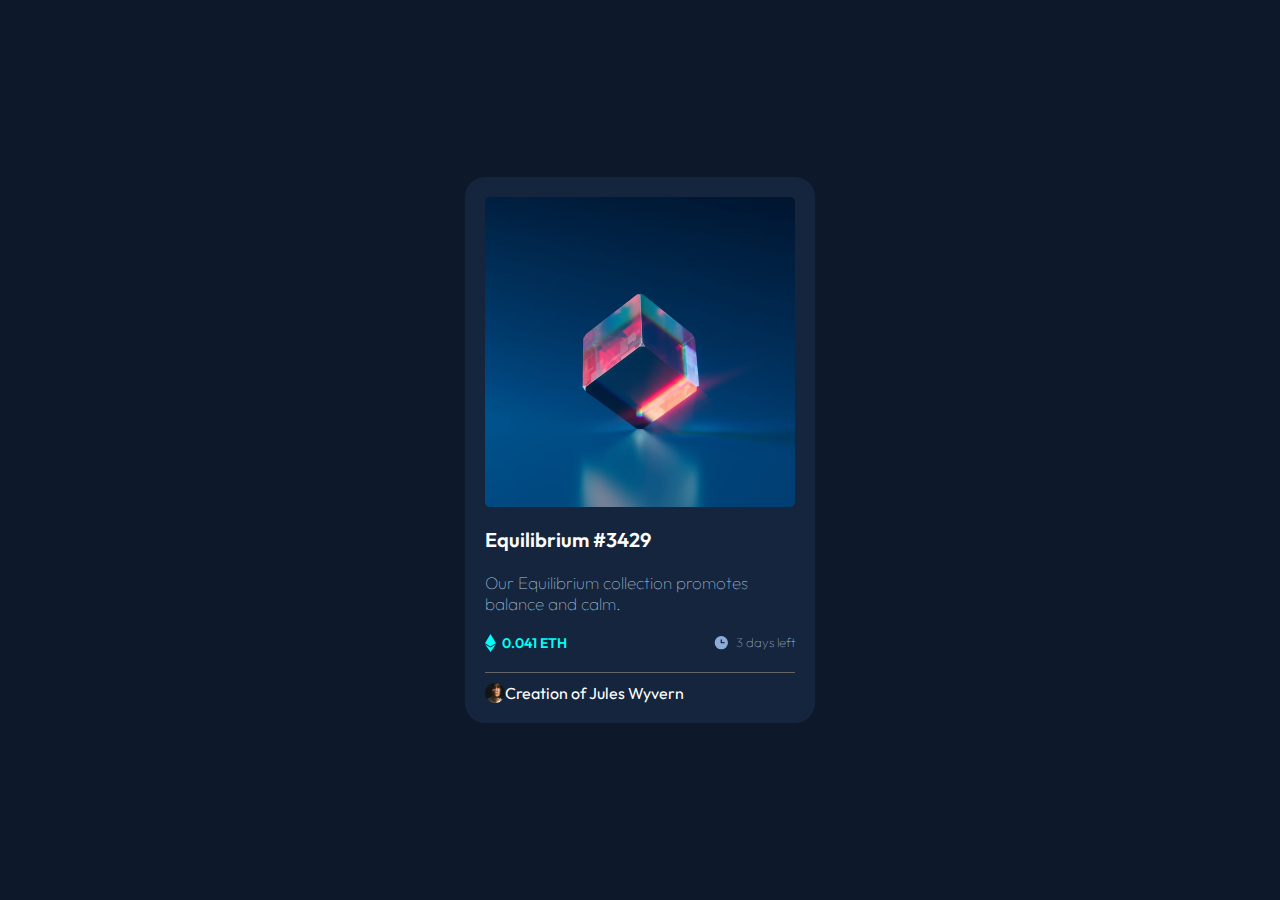
==== nft-preview-card-component/index.html @ 498187d0 "partial view of nft component" ====
<!DOCTYPE html>
<html lang="en">
<head>
  <meta charset="UTF-8">
  <meta name="viewport" content="width=device-width, initial-scale=1.0"> <!-- displays site properly based on user's device -->

  <link rel="icon" type="image/png" sizes="32x32" href="./images/favicon-32x32.png">
  <link rel="stylesheet" href="style.css">
  <link rel="preconnect" href="https://fonts.googleapis.com">
  <link rel="preconnect" href="https://fonts.gstatic.com" crossorigin>
  <link href="https://fonts.googleapis.com/css2?family=Outfit:wght@300;400;600&display=swap" rel="stylesheet">

  <title>Frontend Mentor | NFT preview card component</title>  
</head>
<body>

  <div class="container">
    <div class="card">
      <img class="card-image" src="./images/image-equilibrium.jpg" alt="NFT image">
      
      <div class="title">Equilibrium #3429</div>
  
      <div class="text">Our Equilibrium collection promotes balance and calm.</div>
      
      <div class="info">
        <div class="value">
          <svg width="11" height="18" xmlns="http://www.w3.org/2000/svg"><path d="M11 10.216 5.5 18 0 10.216l5.5 3.263 5.5-3.262ZM5.5 0l5.496 9.169L5.5 12.43 0 9.17 5.5 0Z" fill="#00FFF8"/></svg>
          <span>0.041 ETH</span>
        </div> 
        <div class="date">
          <svg width="17" height="17" xmlns="http://www.w3.org/2000/svg"><path d="M8.305 2.007a6.667 6.667 0 1 0 0 13.334 6.667 6.667 0 0 0 0-13.334Zm2.667 7.334H8.305a.667.667 0 0 1-.667-.667V6.007a.667.667 0 0 1 1.334 0v2h2a.667.667 0 0 1 0 1.334Z" fill="#8BACD9"/></svg>
          <span>3 days left</span>
        </div>
      </div>
      
      <hr>

      <div class="author">
        <img src="./images/image-avatar.png" alt="Author image">
        <span>Creation of Jules Wyvern</span>
      </div>
    </div>
  
    <!-- <div class="attribution">
      Challenge by <a href="https://www.frontendmentor.io?ref=challenge" target="_blank">Frontend Mentor</a>. 
      Coded by <a href="#">Your Name Here</a>.
    </div> -->
  </div>

</body>
</html>
---- nft-preview-card-component/style.css ----
/* General Styles */

*   {
    margin: 0px;
    padding: 0px;
    box-sizing: border-box;
    font-family: 'Outfit', sans-serif;
  }

  hr{
    border: none;
    height: 1px; 
    background-color: rgb(102, 101, 101); 
  }

.container {
    background-color: hsl(217, 54%, 11%);
        
    height: 100vh;

    display: flex;
    justify-content: center;
    align-items: center;
}

/* Card Styles */

.card {
    background-color: hsl(216, 50%, 16%);
    
    display: flex;
    flex-direction: column;
    
    border-radius: 20px;
    padding: 20px;
    
    color: hsl(0, 0%, 100%);
    
    width: 350px;

}

/* Body Card Styles */

.card-image {
    border-radius: 5px;
    margin-bottom: 20px;
}

.title {
    font-size: 20px;
    font-weight: 600;
    margin-bottom: 20px;
}

.text   {
    font-size: 17px;
    font-weight: 100;
    margin-bottom: 20px;
    color: hsl(215, 39%, 78%);
}

.info   {
    font-size: 14px;
    
    display: flex;
    justify-content: space-between;

    margin-bottom: 20px;
}

.value  {
    display: flex;    
    color:  hsl(178, 100%, 50%);
    font-weight: 600;
}

.date {
    display: flex;
    color: hsl(215, 39%, 78%);
    font-weight: 100;
    font-size: 13px;
}

.info span{
    margin-left: 6px;
}

.author {
    margin-top: 10px;    

    display: flex;
    align-items: center;    
}

.author img{
    width: 20px;
}
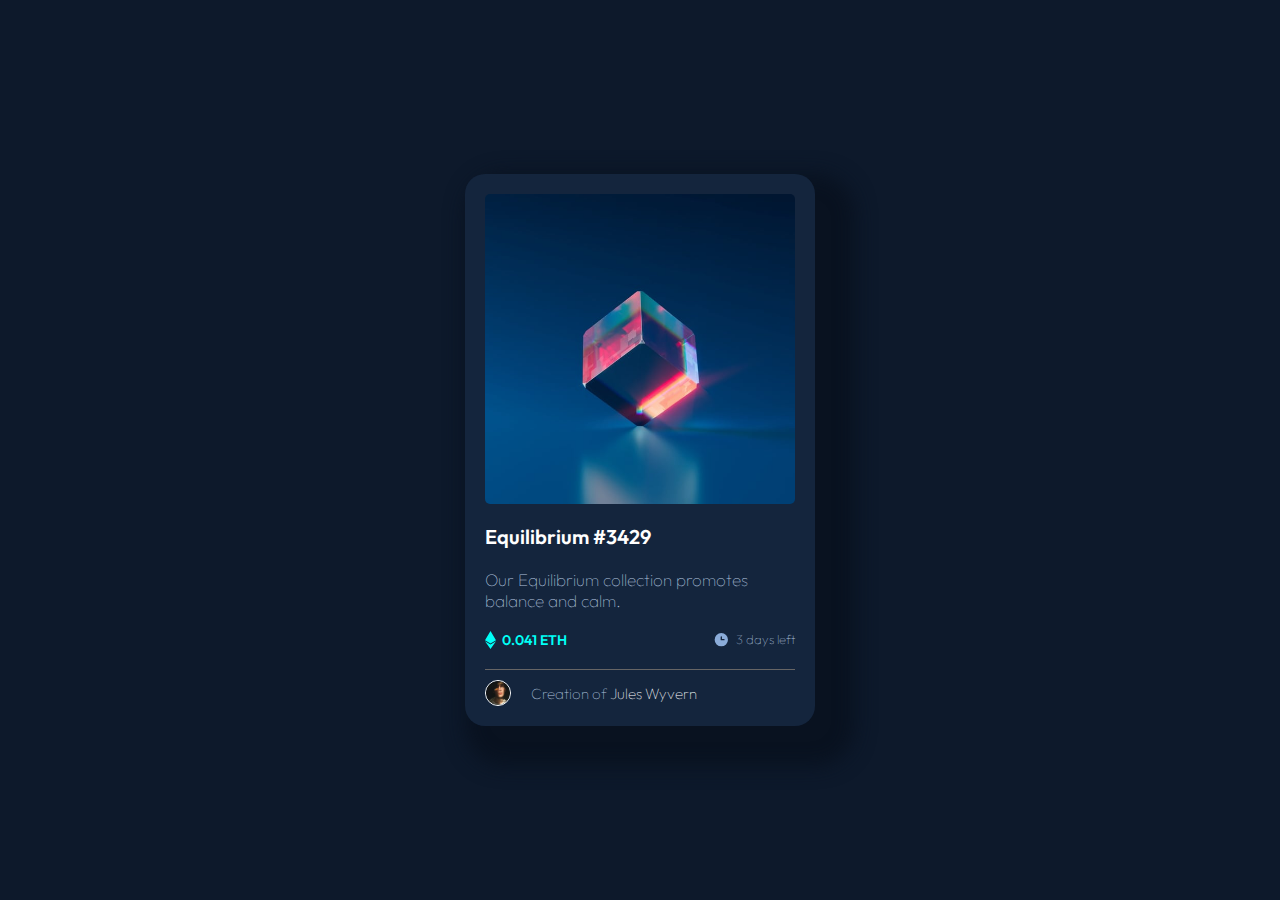
==== commit ff391e7d: "update on nft component" ====
--- a/nft-preview-card-component/index.html
+++ b/nft-preview-card-component/index.html
@@ -37,7 +37,7 @@
 
       <div class="author">
         <img src="./images/image-avatar.png" alt="Author image">
-        <span>Creation of Jules Wyvern</span>
+        <span><span>Creation of</span> Jules Wyvern</span>
       </div>
     </div>
   
--- a/nft-preview-card-component/style.css
+++ b/nft-preview-card-component/style.css
@@ -38,6 +38,7 @@
     
     width: 350px;
 
+    box-shadow: 20px 20px 20px 20px hsl(216, 58%, 8%);
 }
 
 /* Body Card Styles */
@@ -94,5 +95,19 @@
 }
 
 .author img{
-    width: 20px;
-}+    width: 26px;    
+    border-radius: 50%;
+    border: 1px solid;
+    margin-right: 20px;
+}
+
+.author span{
+    font-size: 15px;
+    font-weight: 100;
+}
+
+.author span span{
+    color: hsl(215, 39%, 78%);;
+}
+
+
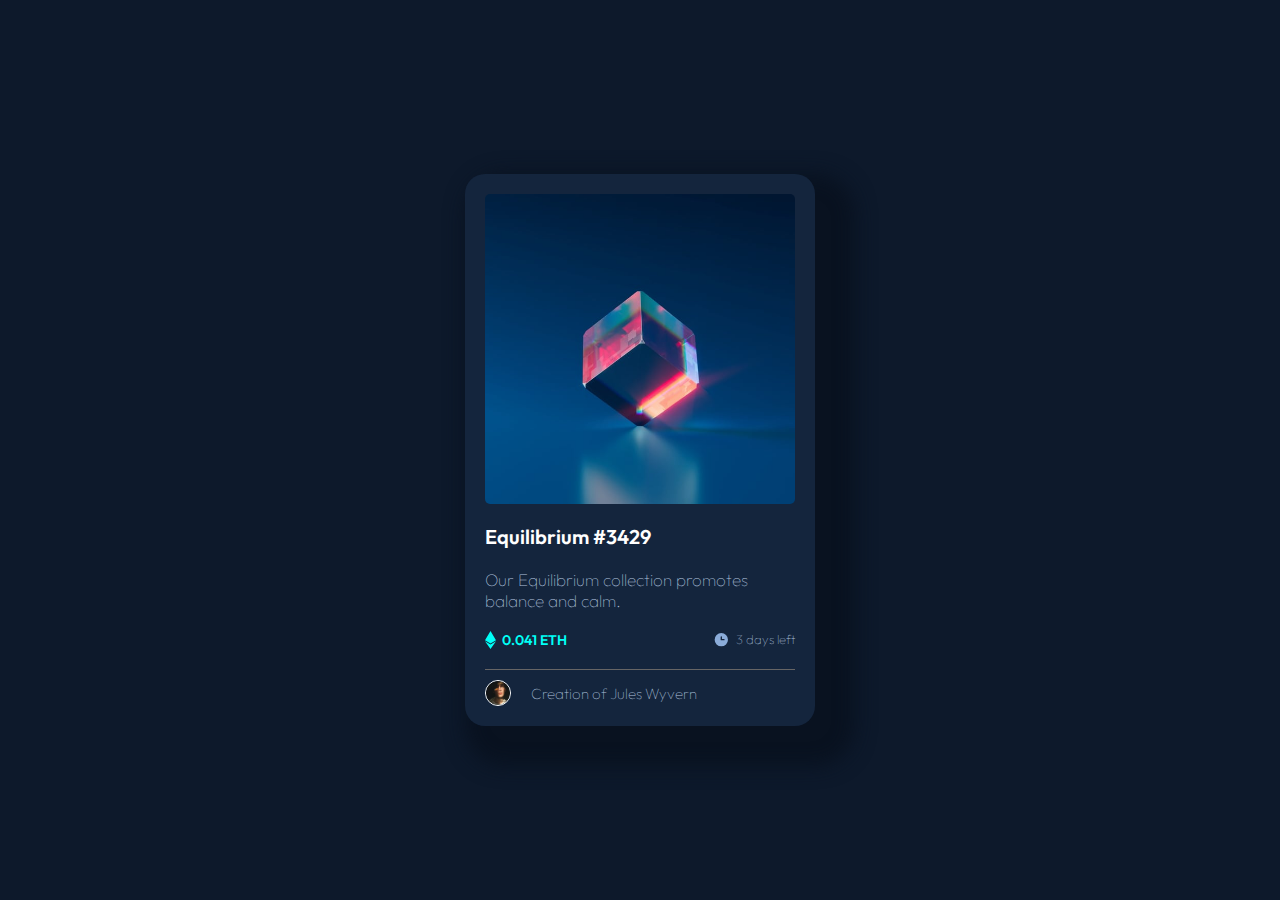
==== commit ca784807: "final changes to nft component" ====
--- a/nft-preview-card-component/index.html
+++ b/nft-preview-card-component/index.html
@@ -16,7 +16,12 @@
 
   <div class="container">
     <div class="card">
-      <img class="card-image" src="./images/image-equilibrium.jpg" alt="NFT image">
+      <div class="img-div">
+        <svg width="48" height="48" xmlns="http://www.w3.org/2000/svg"><g fill="none" fill-rule="evenodd"><path d="M0 0h48v48H0z"/><path d="M24 9C14 9 5.46 15.22 2 24c3.46 8.78 12 15 22 15 10.01 0 18.54-6.22 22-15-3.46-8.78-11.99-15-22-15Zm0 25c-5.52 0-10-4.48-10-10s4.48-10 10-10 10 4.48 10 10-4.48 10-10 10Zm0-16c-3.31 0-6 2.69-6 6s2.69 6 6 6 6-2.69 6-6-2.69-6-6-6Z" fill="#FFF" fill-rule="nonzero"/></g></svg>
+        <div class="color">
+          <img class="card-image"  src="./images/image-equilibrium.jpg" alt="NFT image">
+        </div>
+      </div>
       
       <div class="title">Equilibrium #3429</div>
   
@@ -37,7 +42,7 @@
 
       <div class="author">
         <img src="./images/image-avatar.png" alt="Author image">
-        <span><span>Creation of</span> Jules Wyvern</span>
+        <span><span>Creation of</span> <span class="author-name">Jules Wyvern<span></span>
       </div>
     </div>
   
--- a/nft-preview-card-component/style.css
+++ b/nft-preview-card-component/style.css
@@ -43,9 +43,22 @@
 
 /* Body Card Styles */
 
-.card-image {
+.img-div{           
+    margin-bottom: 20px;
+}
+
+.img-div svg{
+    z-index: 3;
+    position: absolute;
+    left: 50%;
+    margin-left: -24px;
+    top: 30%;
+    margin-top: -14.4px;
+}
+
+.card-image {      
+    width: 100%; 
     border-radius: 5px;
-    margin-bottom: 20px;
 }
 
 .title {
@@ -111,3 +124,38 @@
 }
 
 
+/* Hover effects */
+.color{
+    position: relative;
+    height:310px;
+    border-radius:5px;
+    z-index: 4;
+}
+
+.color:hover{
+    z-index: 2;
+    cursor: pointer;
+}
+
+
+.color:hover::after{
+    content:"";
+    position:absolute;
+    top:0;
+    left:0;
+    width:100%;
+    height:100%;
+    background:rgba(0,255,247,0.4);
+    z-index:2;
+    border-radius: 5px;
+}
+
+.title:hover{
+    cursor: pointer;
+    color: hsl(178, 100%, 50%);
+}
+
+.author-name:hover{
+    cursor: pointer;
+    color: hsl(178, 100%, 50%);
+}